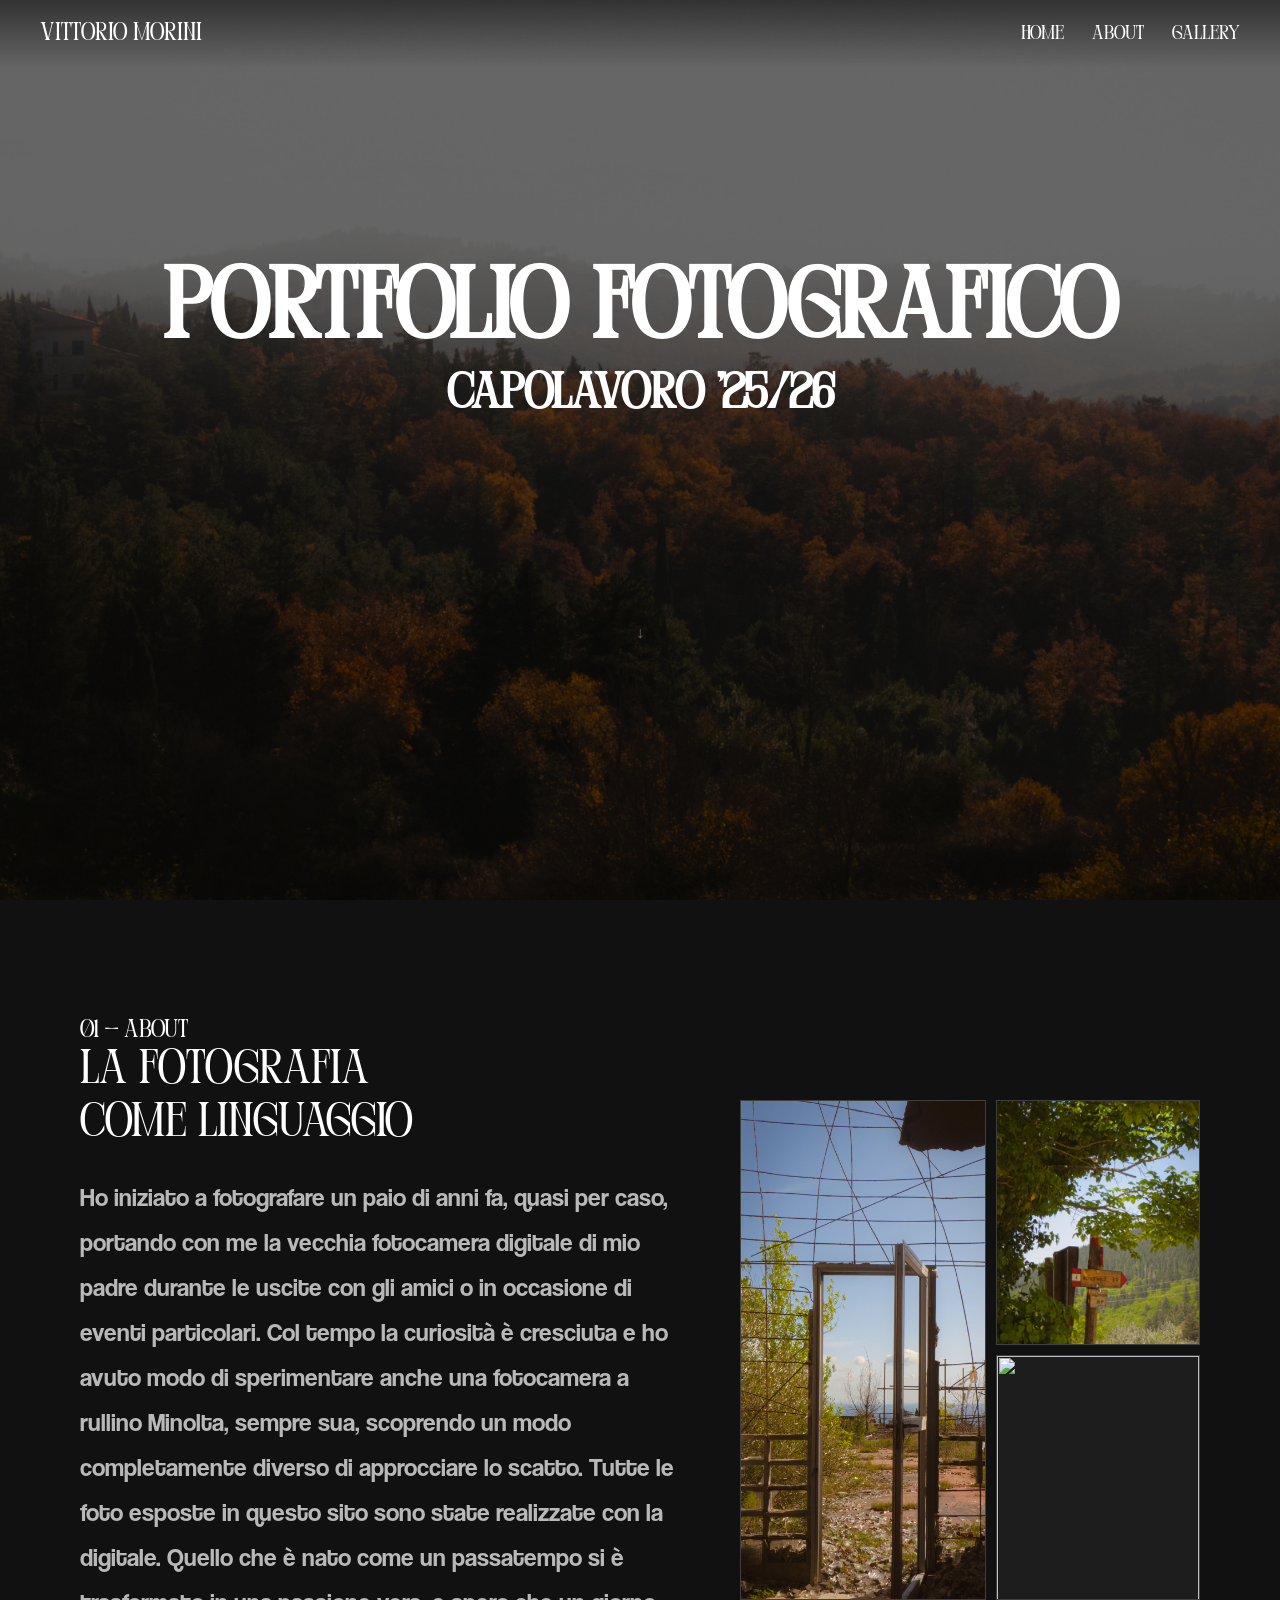
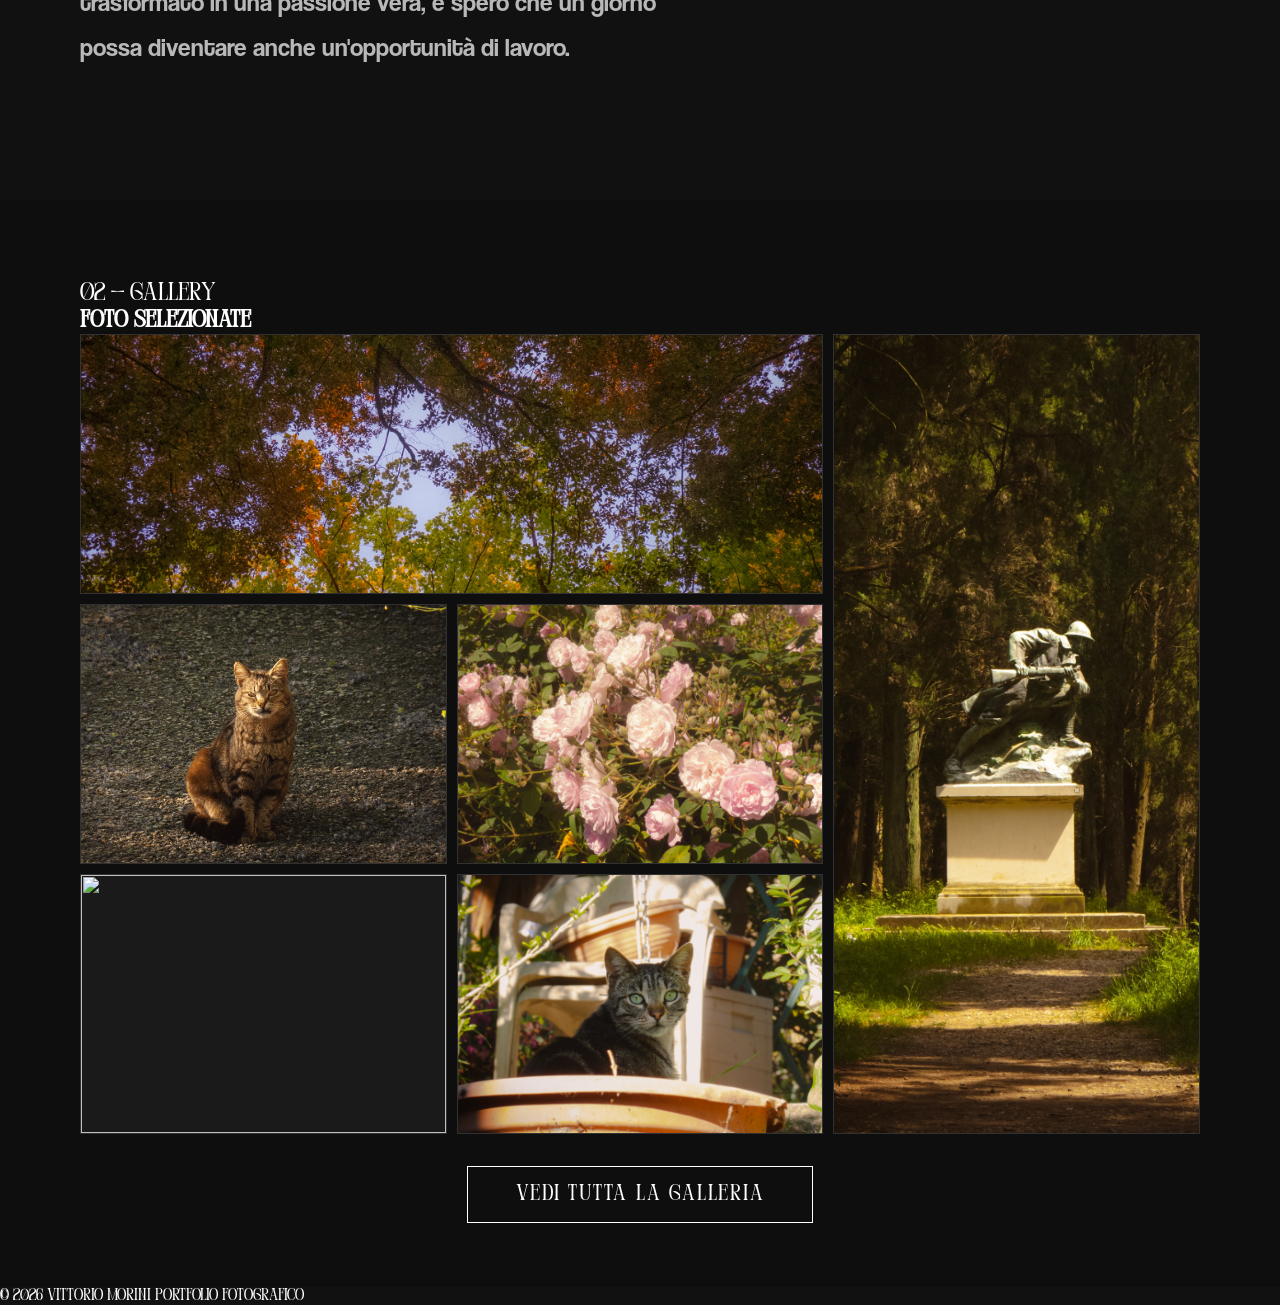
==== index.html @ 47e60bfe "inizio pulito" ====
<!DOCTYPE html>
<html lang="it">
<head>
    <meta charset="UTF-8">
    <meta name="viewport" content="width=device-width, initial-scale=1.0">
    <title>Vittorio Morini — Portfolio Fotografico</title>
    <link rel="stylesheet" href="style.css">
</head>
<body>

    <section class="hero">
        <header class="header">
            <div class="logo">Vittorio Morini</div>
            <nav>
                <a href="#">Home</a>
                <a href="#about">About</a>
                <a href="#gallery">Gallery</a>
            </nav>
        </header>
        <div class="title">
            <h1>Portfolio fotografico</h1>
            <h3>Capolavoro '25/26</h3>
        </div>
        <div class="scroll-hint">↓</div>
    </section>

    <section class="about" id="about">
        <div class="about-text">
            <span class="section-label">01 — About</span>
            <h2>La fotografia <br> come linguaggio</h2>
            <p>
Ho iniziato a fotografare un paio di anni fa, quasi per caso, portando con me la vecchia fotocamera digitale di mio padre durante le uscite con gli amici o in occasione di eventi particolari. Col tempo la curiosità è cresciuta e ho avuto modo di sperimentare anche una fotocamera a rullino Minolta, sempre sua, scoprendo un modo completamente diverso di approcciare lo scatto. Tutte le foto esposte in questo sito sono state realizzate con la digitale. Quello che è nato come un passatempo si è trasformato in una passione vera, e spero che un giorno possa diventare anche un'opportunità di lavoro.
            </p>
        </div>

        <div class="about-grid">
            <div class="img-cell tall">
                <div class="img-placeholder"><img src="imgs/IMGABOUT/tall2.webp" alt=""></div>
            </div>
            <div class="img-col-right">
                <div class="img-cell short">
                    <div class="img-placeholder"><img src="imgs/IMGABOUT/P1050029.webp" alt=""></div>
                </div>
                <div class="img-cell short">
                    <div class="img-placeholder"><img src="imgs/IMGABOUT/P1050402.webp" alt=""></div>
                </div>
            </div>
        </div>
    </section>

    <section class="gallery" id="gallery">
        <div class="gallery-header">
            <span class="section-label">02 — Gallery</span>
            <h2>Foto selezionate</h2>
        </div>

        <div class="gallery-grid">
            <div class="g-item g-wide">
                <img src="imgs/IMGGALLERY/FOGLIE ORIZZONTALE.webp" alt="">
            </div>
            <div class="g-item g-tall">
                <img src="imgs/IMGGALLERY/P1050157.webp" alt="">
            </div>
            <div class="g-item">
                <img src="imgs/IMGGALLERY/P1060433.webp" alt="">
            </div>
            <div class="g-item">
                <img src="imgs/IMGGALLERY/P1060362.webp" alt="">
            </div>
            <div class="g-item">
                <img src="imgs/IMGGALLERY/P1060398.webp" alt="">
            </div>
            <div class="g-item">
                <img src="imgs/IMGGALLERY/P1060038.webp" alt="">
            </div>
        </div>

        <div class="gallery-more">
            <a href="galleria.html">Vedi tutta la galleria</a>
        </div>
    </section>

    <footer class="footer">
        <span>© 2026 Vittorio Morini</span>
        <span>Portfolio Fotografico</span>
    </footer>

</body>
</html>
---- style.css ----
@font-face {
    font-family: FontTitolo;
    src: url(fonts/Perandory-Regular.otf);
}
@font-face {
    font-family: FontTesto;
    src: url(fonts/Coolvetica\ Rg.otf);
}

* {
    margin: 0;
    padding: 0;
    box-sizing: border-box;
}

html {
    scroll-behavior: smooth;
}

body {
    background: #111;
    color: white;
    font-family: FontTitolo, sans-serif;
}

.hero {
    font-family: FontTitolo, sans-serif ;
    display: flex;
    flex-direction: column;
    align-items: center;
    justify-content: center;
    text-align: center;
    background: url(imgs/autumn.webp) center/cover no-repeat;
    height: 100vh;
    position: relative;
}

.hero::before {
    content: "";
    position: absolute;
    inset: 0;
    background: rgba(0, 0, 0, 0.6);
    z-index: 1;
}

.header {
    font-family: FontTitolo, sans-serif;
    font-size: 25px;
    position: absolute;
    top: 0;
    left: 0;
    width: 100%;
    display: flex;
    justify-content: space-between;
    align-items: center;
    padding: 20px 40px;
    z-index: 10;
    color: white;
    background: linear-gradient(rgba(0,0,0,0.5), rgba(0,0,0,0));
}

nav {
    display: flex;
    gap: 28px;
}

nav a {
    text-decoration: none;
    color: white;
    font-size: 20px;
}

.title {
    z-index: 2;
    color: white;
    font-family: FontTitolo, sans-serif;
    margin-bottom: 200px;
}

.title h1 {
    font-size: 100px;
}

.title h3 {
    font-size: 50px;
}

.about {
    height: 100vh;
    display: flex;
    justify-content: space-between;
    align-items: center;
    padding: 80px;
    background: #111;
    gap: 60px;
}

.about-text h2 {
    font-family: FontTitolo, sans-serif;
    font-size: 48px;
    font-weight: 400;
    margin-bottom: 24px;
}
.about-text p {
    font-family: FontTesto,sans-serif;
    font-size: 25px;
    line-height: 1.8;
    opacity: 0.7;
    margin-bottom: 14px;
    max-width: 600px;
}

.about-grid {
    display: flex;
    gap: 10px;
    height: 500px;
    flex: 1;
    max-width: 480px;
}

.about-grid img {
    width: 100%;
    height: 100%;
    object-fit: cover;
}

.img-cell {
    overflow: hidden;
    border: 1px solid rgba(255,255,255,0.15);
    background: rgba(255,255,255,0.05);
}

.img-cell.tall {
    flex: 1.2;
    align-self: stretch;
}

.img-col-right {
    flex: 1;
    display: flex;
    flex-direction: column;
    gap: 10px;
}

.img-cell.short {
    flex: 1;
    align-self: stretch;
}
.img-cell.short img {
    object-position: center top;
    object-fit: contain;
}

.gallery {
    min-height: 100vh;
    padding: 80px;
    background: #0e0e0e;
}

.gallery h1 {
    font-family: FontTitolo, sans-serif;
    font-size: 48px;
    font-weight: 400;
    margin-bottom: 40px;
}

.gallery-grid {
    display: grid;
    grid-template-columns: repeat(3, 1fr);
    grid-auto-rows: 260px;
    gap: 10px;
}

.g-item {
    background: rgba(255,255,255,0.05);
    border: 1px solid rgba(255,255,255,0.1);
    overflow: hidden;
}

.g-wide {
    grid-column: span 2;
}

.g-tall {
    grid-row: span 3;
}
.g-item img {
    width: 100%;
    height: 100%;
    object-fit: cover;
}
.img-cell img {
    width: 100%;
    height: 500px;
    object-fit: cover;
    display: block;
}
.section-label{
    font-size: 25px;
}

.gallery-more {
    text-align: center;
    margin-top: 48px;
}

.gallery-more a {
    text-decoration: none;
    color: white;
    font-family: FontTitolo, sans-serif;
    font-size: 22px;
    border: 1px solid white;
    padding: 16px 48px;
    letter-spacing: 0.08em;
}

.gallery-more a:hover {
    background: white;
    color: black;
}
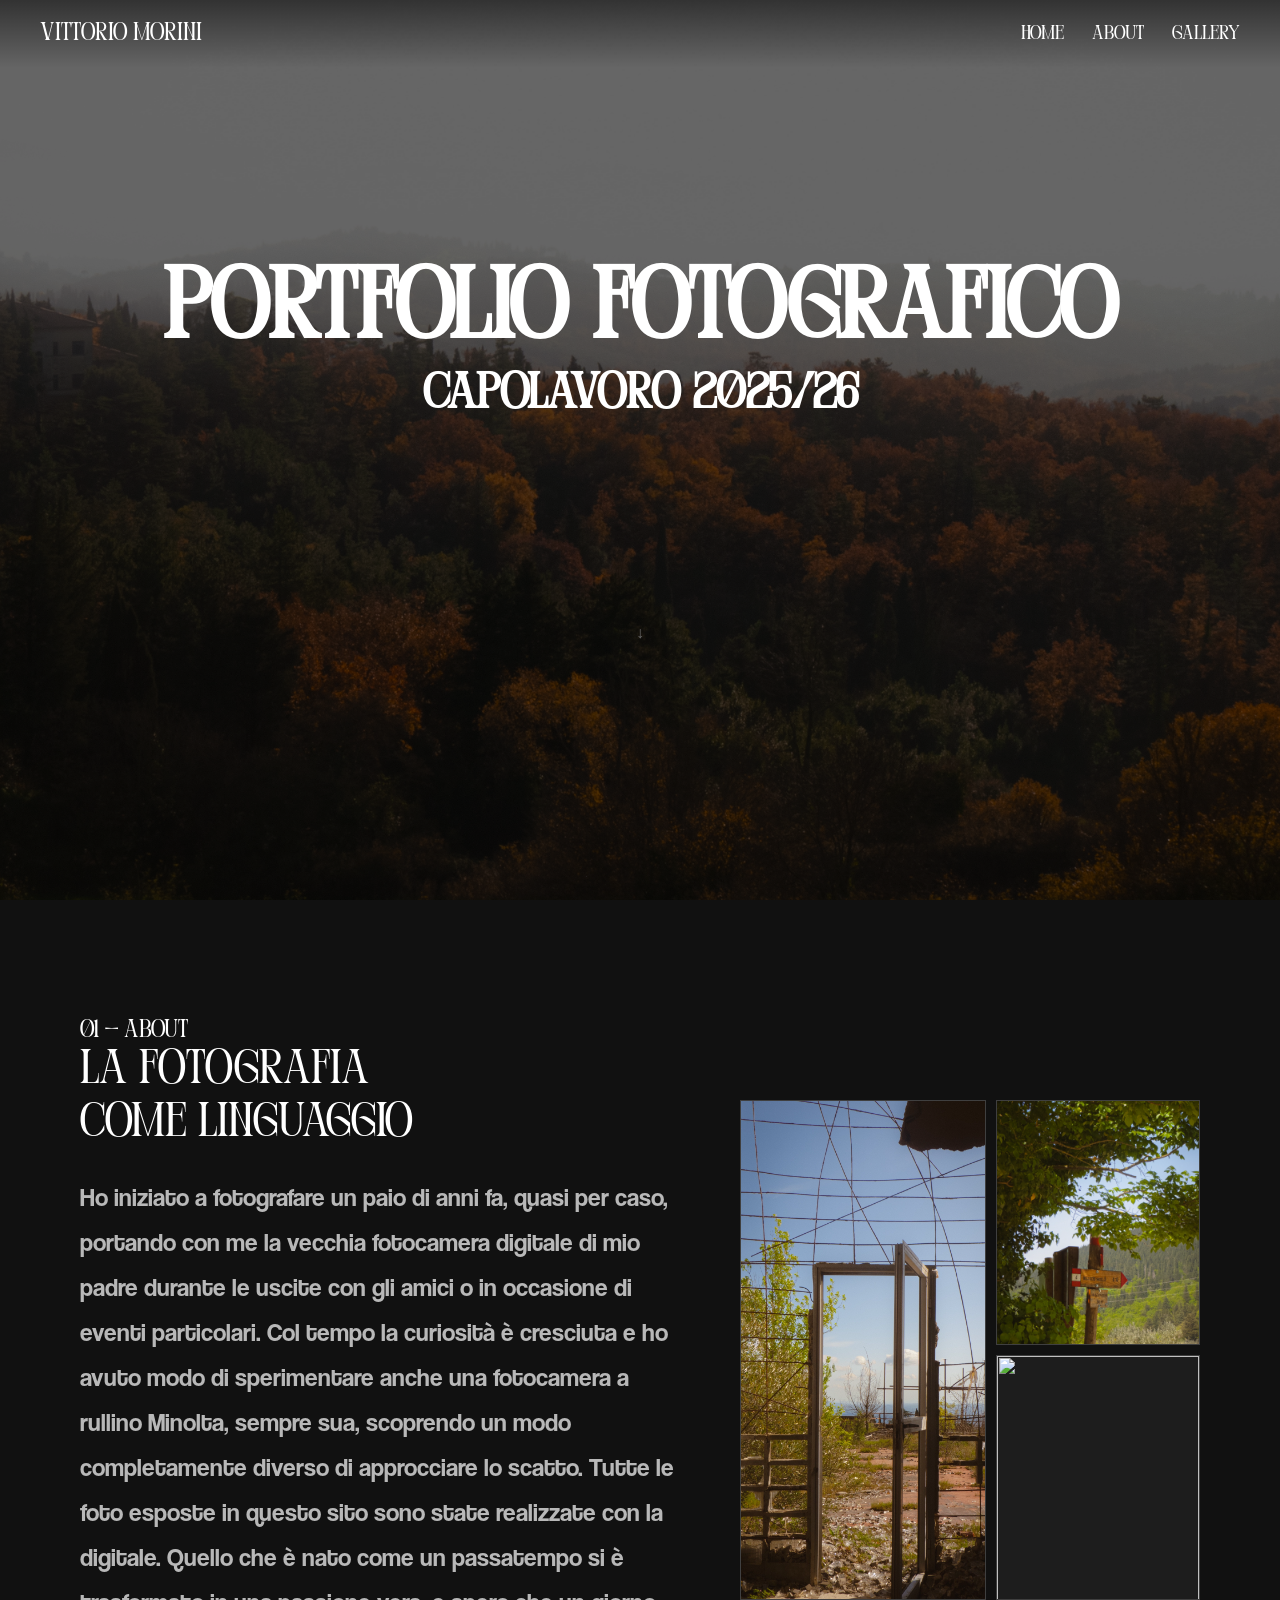
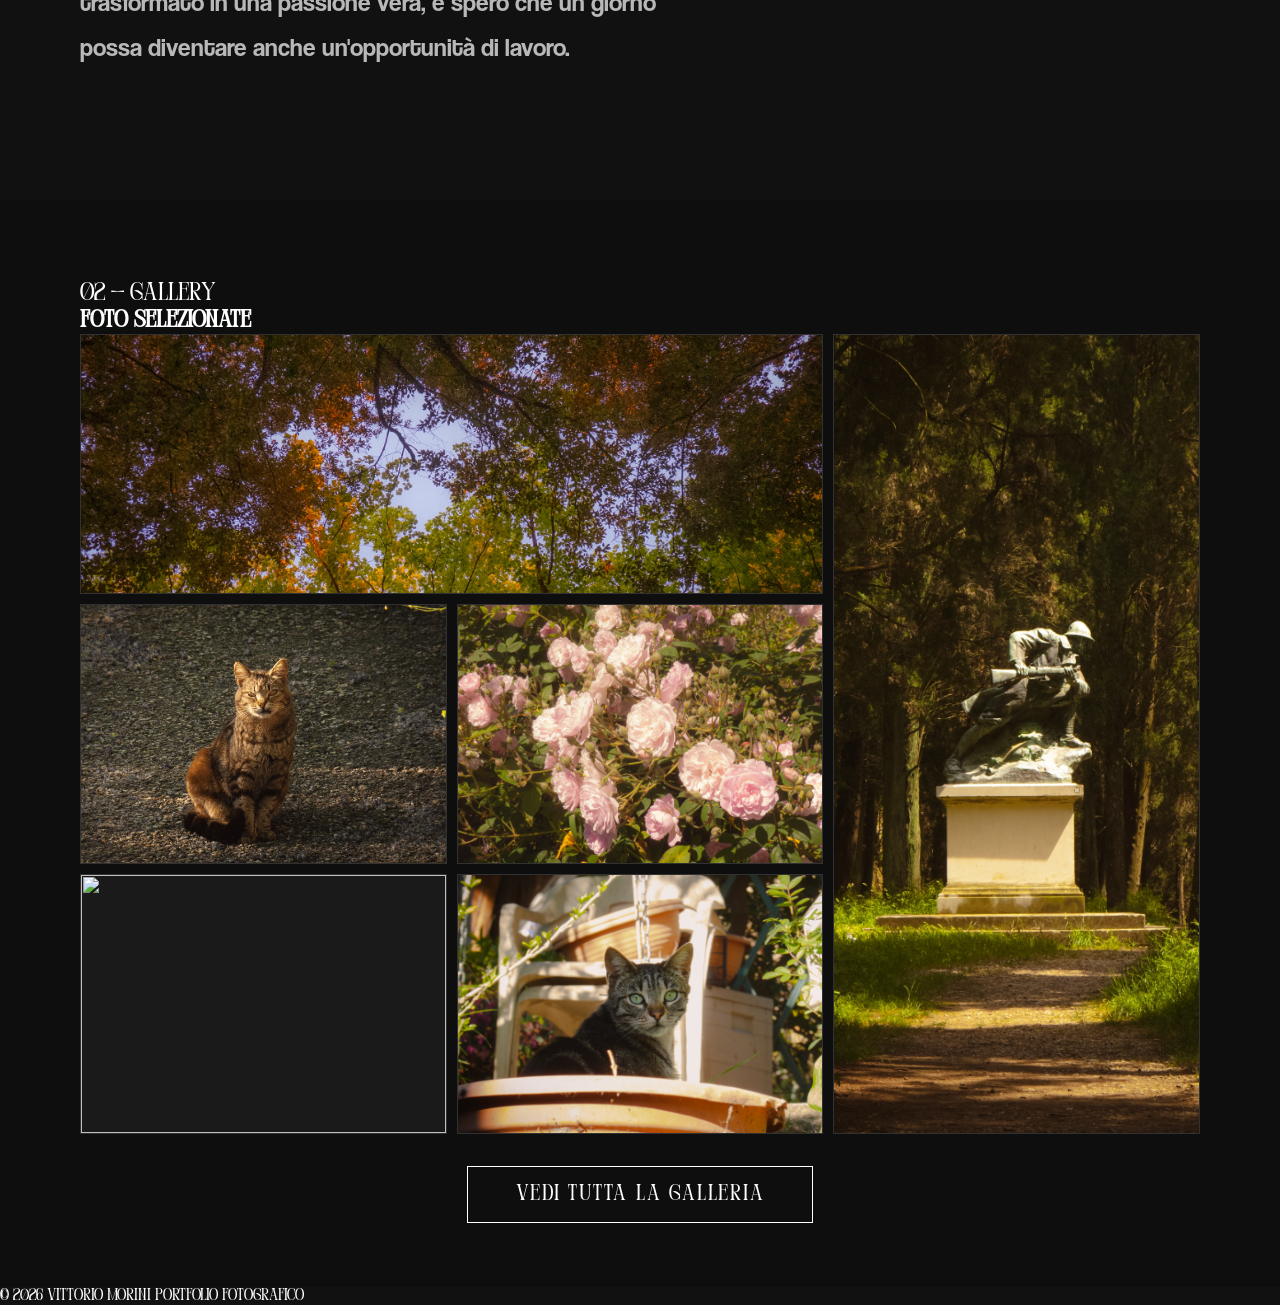
==== commit 60602bcd: "cambio sottotiolo" ====
--- a/index.html
+++ b/index.html
@@ -19,7 +19,7 @@
         </header>
         <div class="title">
             <h1>Portfolio fotografico</h1>
-            <h3>Capolavoro '25/26</h3>
+            <h3>Capolavoro 2025/26</h3>
         </div>
         <div class="scroll-hint">↓</div>
     </section>
@@ -86,4 +86,4 @@
     </footer>
 
 </body>
-</html>+</html>
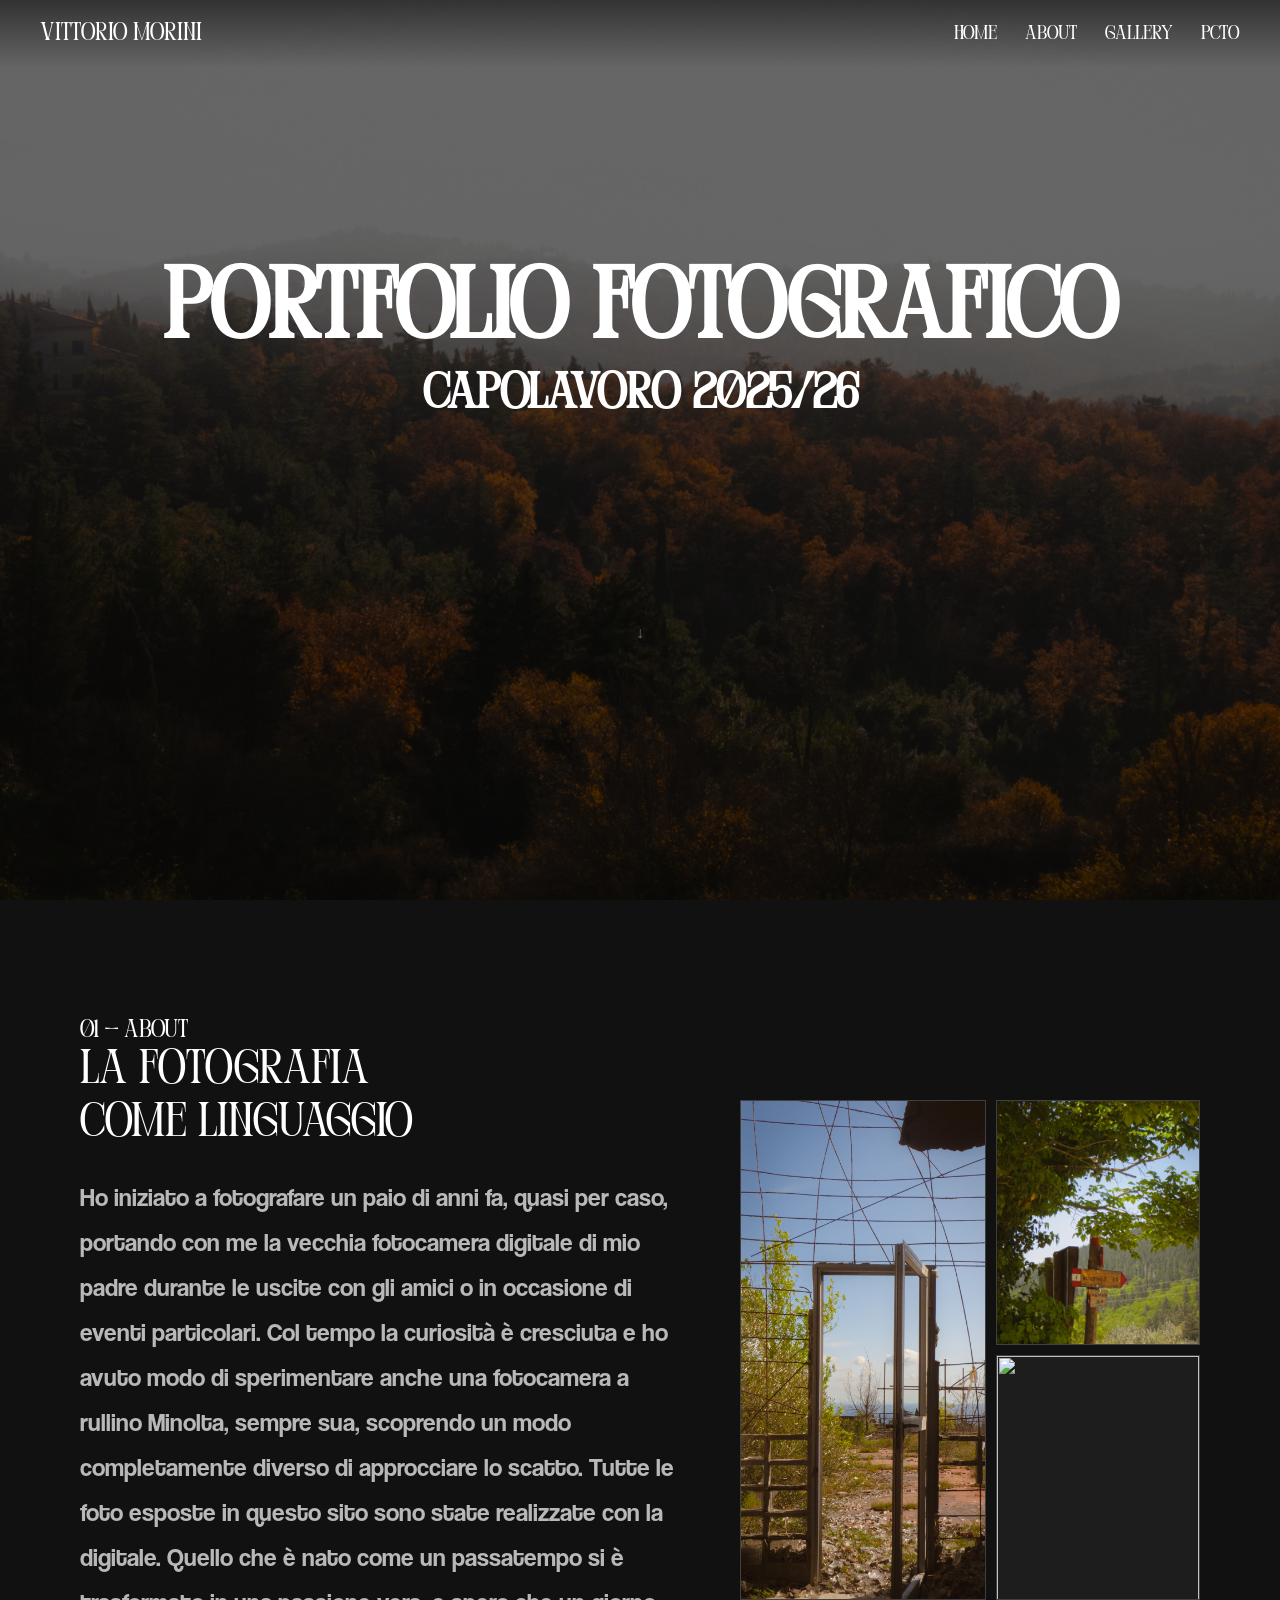
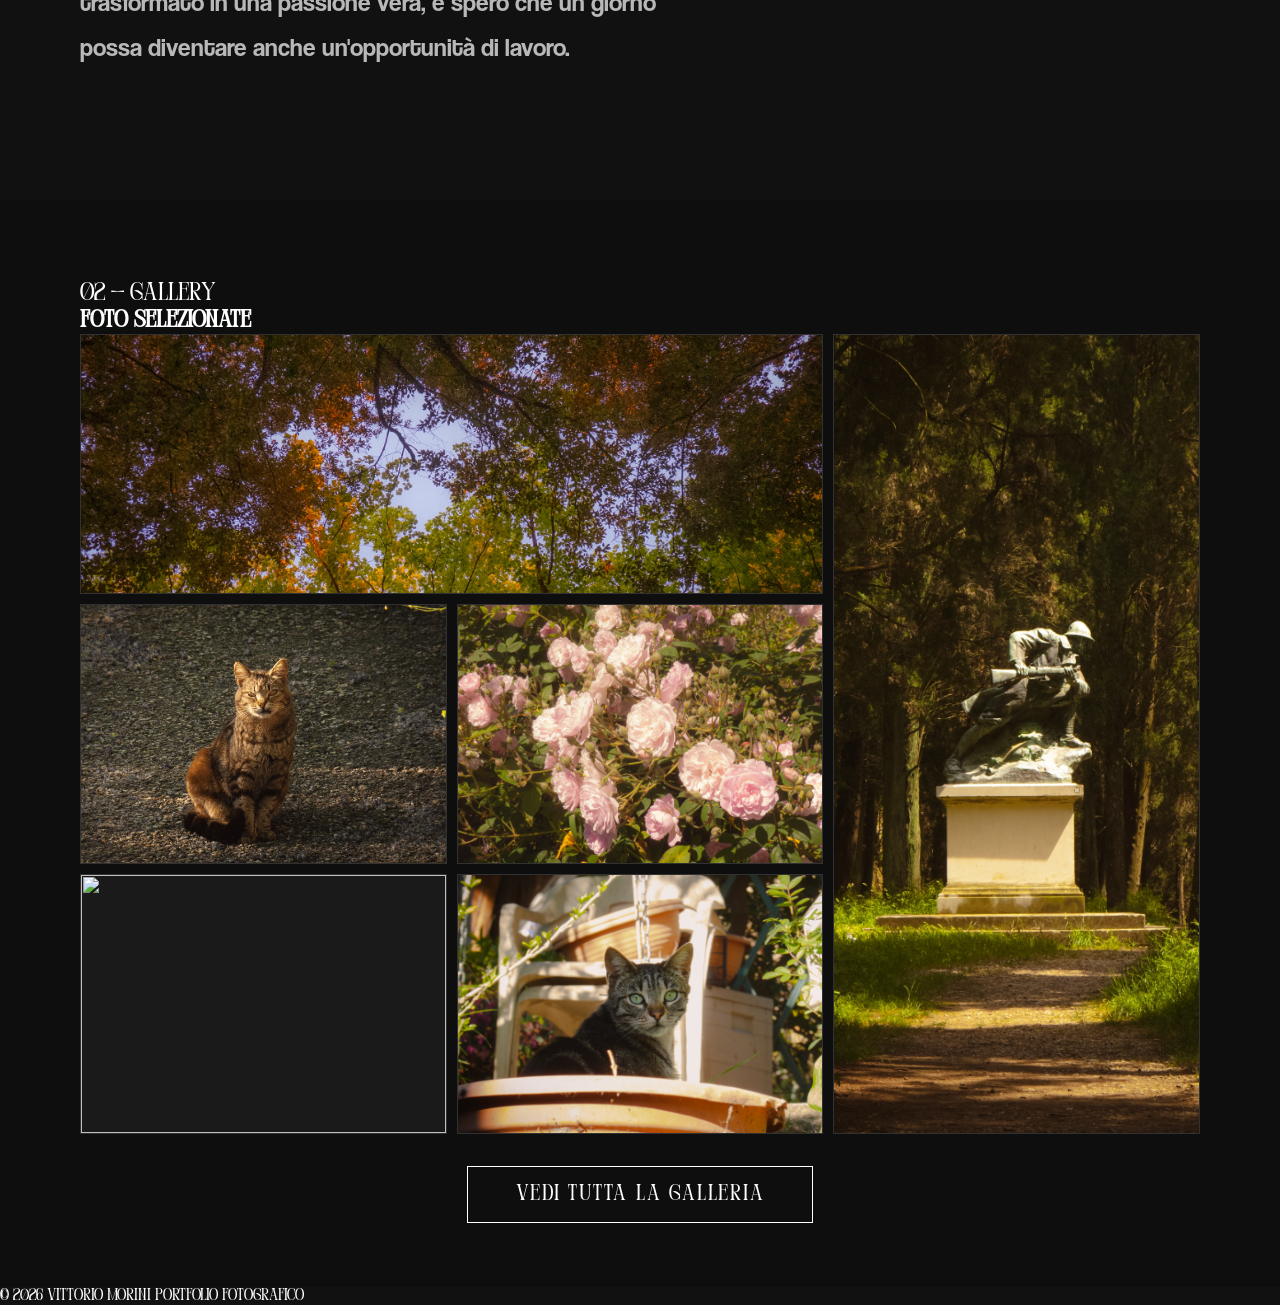
==== commit 62405242: "aggiunta link pcto" ====
--- a/index.html
+++ b/index.html
@@ -15,6 +15,7 @@
                 <a href="#">Home</a>
                 <a href="#about">About</a>
                 <a href="#gallery">Gallery</a>
+                <a href="https://nemsy1234.github.io/presentazionePCTO/">PCTO</a>
             </nav>
         </header>
         <div class="title">
